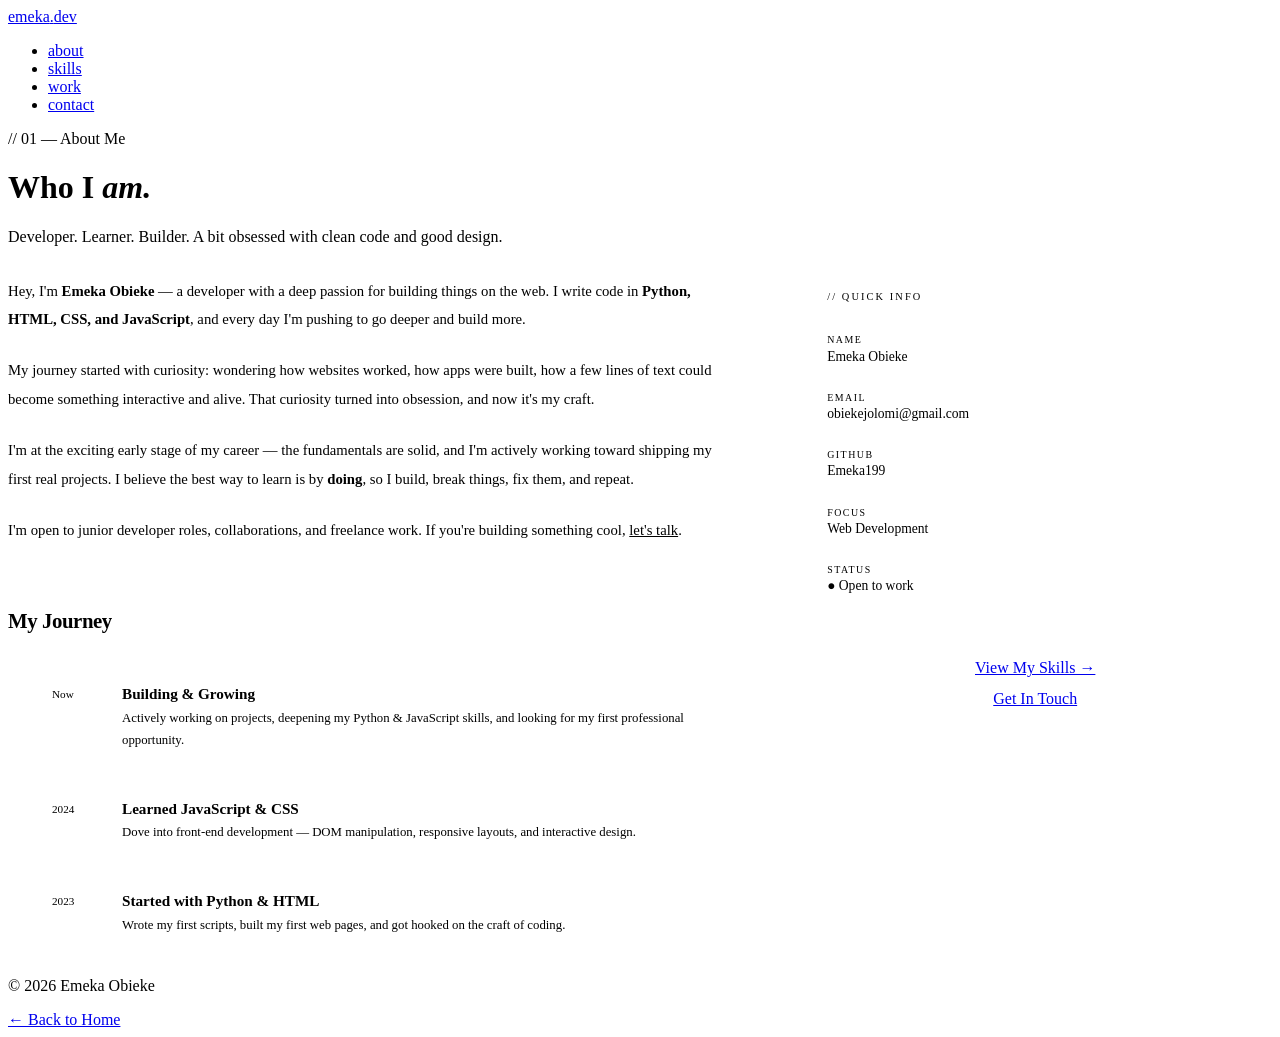
==== about.html @ f7766b67 "Add files via upload" ====
<!DOCTYPE html>
<html lang="en">
<head>
  <meta charset="UTF-8"/>
  <meta name="viewport" content="width=device-width, initial-scale=1.0"/>
  <title>About — Emeka Obieke</title>
  <link rel="stylesheet" href="../css/style.css"/>
  <style>
    .about-grid {
      display: grid; grid-template-columns: 3fr 2fr; gap: 5rem; align-items: start;
    }
    .about-text p {
      font-family: var(--font-mono); font-size: 0.92rem;
      color: var(--muted); line-height: 1.95; font-weight: 300; margin-bottom: 1.4rem;
    }
    .about-text p strong { color: var(--text); font-weight: 600; }
    .about-text a { color: var(--hot); }

    .info-card {
      background: var(--surface); border: 2px solid var(--accent);
      padding: 1.8rem; position: sticky; top: 7rem;
      box-shadow: 6px 6px 0 var(--border);
    }
    .info-card-title {
      font-family: var(--font-mono); font-size: 0.65rem;
      color: var(--hot); letter-spacing: 0.2em; text-transform: uppercase; margin-bottom: 1.2rem;
    }
    .info-row {
      display: flex; flex-direction: column; gap: 0.2rem;
      padding: 0.85rem 0; border-bottom: 1px solid var(--border);
    }
    .info-row:last-child { border-bottom: none; }
    .info-label {
      font-family: var(--font-mono); font-size: 0.62rem;
      color: var(--muted); letter-spacing: 0.15em; text-transform: uppercase;
    }
    .info-value { font-family: var(--font-mono); font-size: 0.85rem; color: var(--text); }
    .info-value a { color: var(--hot); text-decoration: none; }
    .info-value a:hover { text-decoration: underline; }

    .timeline { margin-top: 4rem; }
    .timeline-title { font-size: 1.3rem; font-weight: 800; letter-spacing: -0.02em; margin-bottom: 1.8rem; }
    .tl-item {
      display: flex; gap: 2rem; padding: 1.5rem 0;
      border-bottom: 1px solid var(--border);
    }
    .tl-dot {
      width: 12px; height: 12px; border-radius: 50%;
      background: var(--border); border: 2px solid var(--border);
      flex-shrink: 0; margin-top: 5px; transition: background 0.2s, border-color 0.2s;
    }
    .tl-item:hover .tl-dot { background: var(--hot); border-color: var(--hot); }
    .tl-year {
      font-family: var(--font-mono); font-size: 0.7rem;
      color: var(--muted); min-width: 38px; margin-top: 3px;
    }
    .tl-content-title { font-weight: 700; font-size: 0.95rem; margin-bottom: 0.3rem; }
    .tl-content-desc {
      font-family: var(--font-mono); font-size: 0.8rem;
      color: var(--muted); line-height: 1.7; font-weight: 300;
    }

    @media (max-width: 900px) {
      .about-grid { grid-template-columns: 1fr; gap: 3rem; }
      .info-card { position: static; box-shadow: 4px 4px 0 var(--border); }
    }
  </style>
</head>
<body>

<nav id="nav">
  <a class="nav-logo" href="../index.html">emeka<span>.</span>dev</a>
  <ul class="nav-links">
    <li><a href="about.html" class="active">about</a></li>
    <li><a href="skills.html">skills</a></li>
    <li><a href="work.html">work</a></li>
    <li><a href="contact.html">contact</a></li>
  </ul>
</nav>

<div class="page-header">
  <div class="page-header-grid"></div>
  <p class="page-eyebrow">// 01 — About Me</p>
  <h1 class="page-title">Who I <em>am.</em></h1>
  <p class="page-subtitle">Developer. Learner. Builder. A bit obsessed with clean code and good design.</p>
</div>

<div class="content">
  <div class="about-grid">
    <div>
      <div class="about-text reveal">
        <p>Hey, I'm <strong>Emeka Obieke</strong> — a developer with a deep passion for building things on the web. I write code in <strong>Python, HTML, CSS, and JavaScript</strong>, and every day I'm pushing to go deeper and build more.</p>
        <p>My journey started with curiosity: wondering how websites worked, how apps were built, how a few lines of text could become something interactive and alive. That curiosity turned into obsession, and now it's my craft.</p>
        <p>I'm at the exciting early stage of my career — the fundamentals are solid, and I'm actively working toward shipping my first real projects. I believe the best way to learn is by <strong>doing</strong>, so I build, break things, fix them, and repeat.</p>
        <p>I'm open to junior developer roles, collaborations, and freelance work. If you're building something cool, <a href="contact.html">let's talk</a>.</p>
      </div>

      <div class="timeline reveal" style="transition-delay:0.1s">
        <div class="timeline-title">My Journey</div>
        <div class="tl-item">
          <div class="tl-dot"></div>
          <div class="tl-year">Now</div>
          <div>
            <div class="tl-content-title">Building &amp; Growing</div>
            <div class="tl-content-desc">Actively working on projects, deepening my Python &amp; JavaScript skills, and looking for my first professional opportunity.</div>
          </div>
        </div>
        <div class="tl-item">
          <div class="tl-dot"></div>
          <div class="tl-year">2024</div>
          <div>
            <div class="tl-content-title">Learned JavaScript &amp; CSS</div>
            <div class="tl-content-desc">Dove into front-end development — DOM manipulation, responsive layouts, and interactive design.</div>
          </div>
        </div>
        <div class="tl-item">
          <div class="tl-dot"></div>
          <div class="tl-year">2023</div>
          <div>
            <div class="tl-content-title">Started with Python &amp; HTML</div>
            <div class="tl-content-desc">Wrote my first scripts, built my first web pages, and got hooked on the craft of coding.</div>
          </div>
        </div>
      </div>
    </div>

    <div class="reveal" style="transition-delay:0.15s">
      <div class="info-card">
        <div class="info-card-title">// Quick Info</div>
        <div class="info-row">
          <span class="info-label">Name</span>
          <span class="info-value">Emeka Obieke</span>
        </div>
        <div class="info-row">
          <span class="info-label">Email</span>
          <span class="info-value"><a href="mailto:obiekejolomi@gmail.com">obiekejolomi@gmail.com</a></span>
        </div>
        <div class="info-row">
          <span class="info-label">GitHub</span>
          <span class="info-value"><a href="https://github.com/Emeka199" target="_blank">Emeka199</a></span>
        </div>
        <div class="info-row">
          <span class="info-label">Focus</span>
          <span class="info-value">Web Development</span>
        </div>
        <div class="info-row">
          <span class="info-label">Status</span>
          <span class="info-value" style="color:var(--hot);">● Open to work</span>
        </div>
      </div>
      <div style="margin-top:1.4rem;display:flex;flex-direction:column;gap:0.8rem;">
        <a href="skills.html" class="btn-primary" style="text-align:center;">View My Skills →</a>
        <a href="contact.html" class="btn-outline" style="text-align:center;">Get In Touch</a>
      </div>
    </div>
  </div>
</div>

<footer>
  <p class="footer-text">© 2026 <span>Emeka Obieke</span></p>
  <a href="../index.html" class="footer-back">← Back to Home</a>
</footer>

<script>
  const nav = document.getElementById('nav');
  window.addEventListener('scroll', () => nav.classList.toggle('scrolled', window.scrollY > 50));
  const reveals = document.querySelectorAll('.reveal');
  new IntersectionObserver(e => e.forEach(el => { if(el.isIntersecting) el.target.classList.add('visible'); }), { threshold: 0.1 }).observe
  const obs = new IntersectionObserver(e => e.forEach(el => { if(el.isIntersecting) el.target.classList.add('visible'); }), { threshold: 0.1 });
  reveals.forEach(el => obs.observe(el));
</script>
</body>
</html>
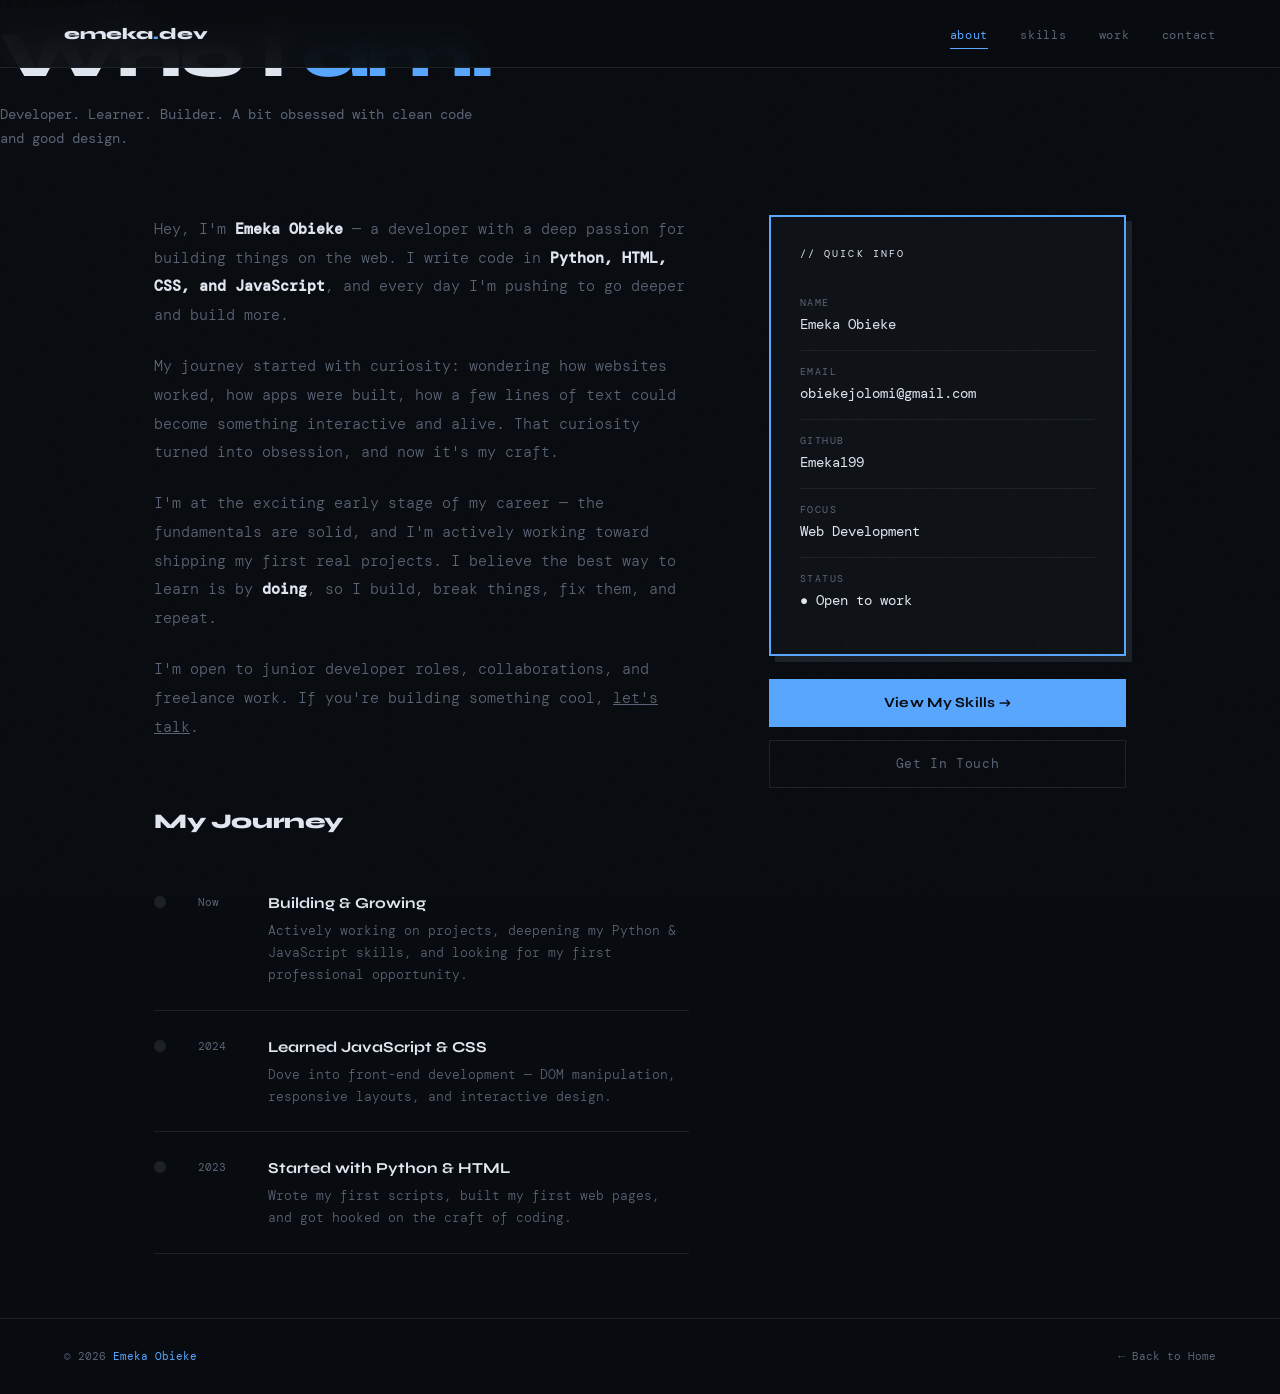
==== commit a9cb0b63: "testing - 3" ====
--- a/about.html
+++ b/about.html
@@ -4,7 +4,7 @@
   <meta charset="UTF-8"/>
   <meta name="viewport" content="width=device-width, initial-scale=1.0"/>
   <title>About — Emeka Obieke</title>
-  <link rel="stylesheet" href="../css/style.css"/>
+  <link rel="stylesheet" href="style.css"/>
   <style>
     .about-grid {
       display: grid; grid-template-columns: 3fr 2fr; gap: 5rem; align-items: start;
--- a/style.css
+++ b/style.css
@@ -0,0 +1,162 @@
+@import url('https://fonts.googleapis.com/css2?family=Syne:wght@400;600;700;800&family=DM+Mono:ital,wght@0,300;0,400;1,300&display=swap');
+
+*, *::before, *::after { box-sizing: border-box; margin: 0; padding: 0; }
+
+:root {
+  --bg: #080b0f;
+  --surface: #0e1217;
+  --border: #1c2128;
+  --accent: #58a6ff;
+  --accent-glow: rgba(88,166,255,0.12);
+  --text: #e0e6f0;
+  --muted: #5a6475;
+  --font-display: 'Syne', sans-serif;
+  --font-mono: 'DM Mono', monospace;
+}
+
+html { scroll-behavior: smooth; }
+
+body {
+  background: var(--bg);
+  color: var(--text);
+  font-family: var(--font-display);
+  line-height: 1.6;
+  overflow-x: hidden;
+  min-height: 100vh;
+}
+
+body::before {
+  content: '';
+  position: fixed; inset: 0;
+  background-image: url("data:image/svg+xml,%3Csvg viewBox='0 0 200 200' xmlns='http://www.w3.org/2000/svg'%3E%3Cfilter id='n'%3E%3CfeTurbulence type='fractalNoise' baseFrequency='0.85' numOctaves='4' stitchTiles='stitch'/%3E%3C/filter%3E%3Crect width='100%25' height='100%25' filter='url(%23n)' opacity='0.035'/%3E%3C/svg%3E");
+  pointer-events: none; z-index: 1000; opacity: 0.5;
+}
+
+/* NAV */
+nav {
+  position: fixed; top: 0; left: 0; right: 0;
+  display: flex; justify-content: space-between; align-items: center;
+  padding: 1.3rem 4rem; z-index: 100;
+  background: rgba(8,11,15,0.92);
+  border-bottom: 1px solid var(--border);
+  backdrop-filter: blur(16px);
+}
+.nav-logo {
+  font-size: 1rem; font-weight: 800;
+  color: var(--text); text-decoration: none;
+}
+.nav-logo span { color: var(--accent); }
+.nav-links { display: flex; gap: 2rem; list-style: none; align-items: center; }
+.nav-links a {
+  color: var(--muted); text-decoration: none;
+  font-family: var(--font-mono); font-size: 0.78rem;
+  letter-spacing: 0.06em; transition: color 0.2s;
+  padding: 0.3rem 0;
+  border-bottom: 1px solid transparent;
+}
+.nav-links a:hover,
+.nav-links a.active { color: var(--accent); border-color: var(--accent); }
+
+/* PAGE WRAPPER */
+.page-wrapper {
+  padding-top: 80px;
+  min-height: 100vh;
+}
+
+/* PAGE HERO BANNER */
+.page-banner {
+  padding: 4rem 4rem 3rem;
+  border-bottom: 1px solid var(--border);
+  position: relative;
+  overflow: hidden;
+}
+.page-banner::before {
+  content: '';
+  position: absolute; inset: 0;
+  background-image:
+    linear-gradient(var(--border) 1px, transparent 1px),
+    linear-gradient(90deg, var(--border) 1px, transparent 1px);
+  background-size: 48px 48px;
+  mask-image: radial-gradient(ellipse 80% 100% at 100% 50%, black 10%, transparent 70%);
+  opacity: 0.4;
+}
+.page-banner-inner { max-width: 1100px; margin: 0 auto; position: relative; }
+.page-eyebrow {
+  font-family: var(--font-mono); font-size: 0.72rem;
+  color: var(--accent); letter-spacing: 0.2em; text-transform: uppercase;
+  margin-bottom: 0.5rem;
+}
+.page-title {
+  font-size: clamp(2.4rem, 5vw, 4rem);
+  font-weight: 800; letter-spacing: -0.04em; line-height: 0.95;
+}
+.page-title em { font-style: normal; color: var(--accent); }
+.page-subtitle {
+  margin-top: 1rem;
+  font-family: var(--font-mono); font-size: 0.88rem;
+  color: var(--muted); max-width: 480px; line-height: 1.7;
+}
+
+/* CONTENT AREA */
+.content { max-width: 1100px; margin: 0 auto; padding: 4rem; }
+
+/* CARDS */
+.card {
+  background: var(--surface);
+  border: 1px solid var(--border);
+  padding: 2rem;
+  transition: border-color 0.2s;
+}
+.card:hover { border-color: rgba(88,166,255,0.3); }
+
+/* DIVIDER */
+.divider { width: 100%; height: 1px; background: var(--border); margin: 2.5rem 0; }
+
+/* BUTTONS */
+.btn-primary {
+  background: var(--accent); color: #080b0f;
+  padding: 0.8rem 2rem; font-family: var(--font-display);
+  font-size: 0.88rem; font-weight: 700;
+  border: none; text-decoration: none; letter-spacing: 0.02em;
+  transition: transform 0.2s, box-shadow 0.2s; display: inline-block;
+  cursor: pointer;
+}
+.btn-primary:hover { transform: translate(-2px,-2px); box-shadow: 4px 4px 0 rgba(88,166,255,0.2); }
+
+.btn-outline {
+  border: 1px solid var(--border); color: var(--muted);
+  padding: 0.8rem 1.8rem; font-family: var(--font-mono); font-size: 0.8rem;
+  text-decoration: none; letter-spacing: 0.05em;
+  transition: border-color 0.2s, color 0.2s; display: inline-block;
+}
+.btn-outline:hover { border-color: var(--accent); color: var(--accent); }
+
+/* REVEAL */
+.reveal {
+  opacity: 0; transform: translateY(24px);
+  transition: opacity 0.6s ease, transform 0.6s ease;
+}
+.reveal.visible { opacity: 1; transform: none; }
+
+/* FOOTER */
+footer {
+  border-top: 1px solid var(--border);
+  padding: 1.8rem 4rem;
+  display: flex; justify-content: space-between; align-items: center;
+}
+.footer-text {
+  font-family: var(--font-mono); font-size: 0.7rem; color: var(--muted);
+}
+.footer-text span { color: var(--accent); }
+.footer-back {
+  font-family: var(--font-mono); font-size: 0.7rem;
+  color: var(--muted); text-decoration: none;
+  transition: color 0.2s;
+}
+.footer-back:hover { color: var(--accent); }
+
+@media (max-width: 768px) {
+  nav { padding: 1.2rem 1.5rem; }
+  .nav-links { gap: 1.2rem; }
+  .page-banner, .content, footer { padding-left: 1.5rem; padding-right: 1.5rem; }
+}
